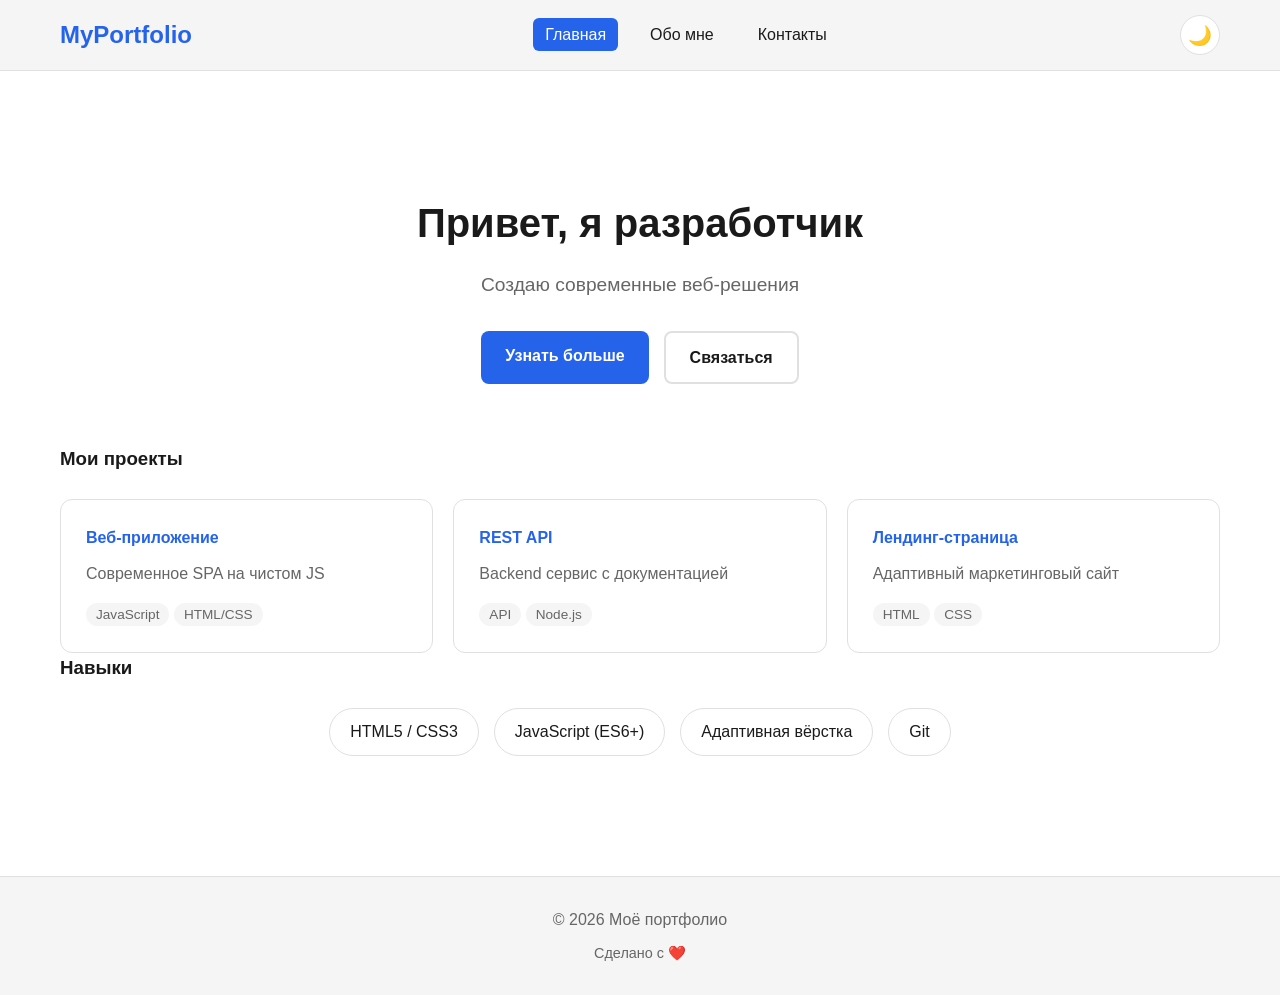
==== index.html @ ac8961e2 "Первый коммит: мини-портфолио из 3 страниц (HTML/CSS/JS)" ====
<!DOCTYPE html>
<html lang="ru">
<head>
    <meta charset="UTF-8">
    <meta name="viewport" content="width=device-width, initial-scale=1.0">
    <meta name="description" content="Моё портфолио - сайт разработчика">
    <meta http-equiv="Content-Security-Policy" content="default-src 'self'; script-src 'self'; style-src 'self'; img-src 'self' data:; object-src 'none'; base-uri 'self'">
    <title>Портфолио | Главная</title>
    <link rel="stylesheet" href="style.css">
</head>
<body>
    <header class="site-header">
        <div class="container header-content">
            <h1 class="logo">MyPortfolio</h1>
            <nav class="main-nav" aria-label="Основная навигация">
                <ul>
                    <li><a href="index.html" class="nav-link active">Главная</a></li>
                    <li><a href="about.html" class="nav-link">Обо мне</a></li>
                    <li><a href="contacts.html" class="nav-link">Контакты</a></li>
                </ul>
            </nav>
            <button id="theme-toggle" class="theme-toggle" aria-label="Переключить тему">
                <span class="theme-icon">🌙</span>
            </button>
        </div>
    </header>

    <main class="main-content">
        <section class="hero">
            <div class="container">
                <h2>Привет, я разработчик</h2>
                <p class="hero-subtitle">Создаю современные веб-решения</p>
                <div class="hero-buttons">
                    <a href="about.html" class="btn btn-primary">Узнать больше</a>
                    <a href="contacts.html" class="btn btn-secondary">Связаться</a>
                </div>
            </div>
        </section>

        <section class="projects">
            <div class="container">
                <h3>Мои проекты</h3>
                <div class="projects-grid">
                    <article class="project-card">
                        <h4>Веб-приложение</h4>
                        <p>Современное SPA на чистом JS</p>
                        <span class="tag">JavaScript</span>
                        <span class="tag">HTML/CSS</span>
                    </article>
                    <article class="project-card">
                        <h4>REST API</h4>
                        <p>Backend сервис с документацией</p>
                        <span class="tag">API</span>
                        <span class="tag">Node.js</span>
                    </article>
                    <article class="project-card">
                        <h4>Лендинг-страница</h4>
                        <p>Адаптивный маркетинговый сайт</p>
                        <span class="tag">HTML</span>
                        <span class="tag">CSS</span>
                    </article>
                </div>
            </div>
        </section>

        <section class="skills">
            <div class="container">
                <h3>Навыки</h3>
                <ul class="skills-list">
                    <li>HTML5 / CSS3</li>
                    <li>JavaScript (ES6+)</li>
                    <li>Адаптивная вёрстка</li>
                    <li>Git</li>
                </ul>
            </div>
        </section>
    </main>

    <footer class="site-footer">
        <div class="container footer-content">
            <p>&copy; 2026 Моё портфолио</p>
            <p class="footer-info">Сделано с ❤️</p>
        </div>
    </footer>

    <script src="script.js"></script>
</body>
</html>
---- style.css ----
/* ==========================================================================
   1. CSS-переменные темы (light по умолчанию, dark через [data-theme="dark"])
   ========================================================================== */
:root {
    --bg-primary: #ffffff;
    --bg-secondary: #f5f5f5;
    --bg-card: #ffffff;
    --text-primary: #1a1a1a;
    --text-secondary: #666666;
    --text-muted: #999999;
    --border-color: #e0e0e0;
    --accent-color: #2563eb;
    --accent-hover: #1d4ed8;
    --success-color: #16a34a;
    --error-color: #dc2626;
    --shadow: 0 2px 8px rgba(0, 0, 0, 0.1);
    --transition: 0.3s ease;
}

[data-theme="dark"] {
    --bg-primary: #1a1a1a;
    --bg-secondary: #2d2d2d;
    --bg-card: #2d2d2d;
    --text-primary: #f0f0f0;
    --text-secondary: #b0b0b0;
    --text-muted: #808080;
    --border-color: #404040;
    --accent-color: #3b82f6;
    --accent-hover: #60a5fa;
    --shadow: 0 2px 8px rgba(0, 0, 0, 0.3);
}

/* ==========================================================================
   2. Базовые стили
   ========================================================================== */
* {
    margin: 0;
    padding: 0;
    box-sizing: border-box;
}

body {
    font-family: -apple-system, BlinkMacSystemFont, 'Segoe UI', Roboto, sans-serif;
    background-color: var(--bg-primary);
    color: var(--text-primary);
    line-height: 1.6;
    transition: background-color var(--transition), color var(--transition);
}

.container {
    width: 100%;
    max-width: 1200px;
    margin: 0 auto;
    padding: 0 20px;
}

/* ==========================================================================
   3. Шапка сайта
   ========================================================================== */
.site-header {
    background-color: var(--bg-secondary);
    border-bottom: 1px solid var(--border-color);
    position: sticky;
    top: 0;
    z-index: 100;
}

.header-content {
    display: flex;
    align-items: center;
    justify-content: space-between;
    padding: 15px 20px;
    flex-wrap: wrap;
    gap: 10px;
}

.logo {
    font-size: 1.5rem;
    font-weight: 700;
    color: var(--accent-color);
}

.main-nav ul {
    display: flex;
    list-style: none;
    gap: 20px;
}

.nav-link {
    color: var(--text-primary);
    text-decoration: none;
    padding: 8px 12px;
    border-radius: 6px;
    transition: background-color var(--transition), color var(--transition);
    font-weight: 500;
}

.nav-link:hover,
.nav-link.active {
    background-color: var(--accent-color);
    color: white;
}

/* ==========================================================================
   4. Кнопка переключения темы
   ========================================================================== */
.theme-toggle {
    background: var(--bg-card);
    border: 1px solid var(--border-color);
    border-radius: 50%;
    width: 40px;
    height: 40px;
    cursor: pointer;
    display: flex;
    align-items: center;
    justify-content: center;
    font-size: 1.2rem;
    transition: background-color var(--transition), border-color var(--transition);
}

.theme-toggle:hover {
    border-color: var(--accent-color);
}

/* ==========================================================================
   5. Основной контент и hero-секция
   ========================================================================== */
.main-content {
    padding: 60px 0;
}

.hero {
    text-align: center;
    padding: 60px 0;
}

.hero h2 {
    font-size: 2.5rem;
    margin-bottom: 15px;
}

.hero-subtitle {
    font-size: 1.2rem;
    color: var(--text-secondary);
    margin-bottom: 30px;
}

.hero-buttons {
    display: flex;
    gap: 15px;
    justify-content: center;
    flex-wrap: wrap;
}
/* ==========================================================================
   6. Кнопки
   ========================================================================== */
.btn {
    display: inline-block;
    padding: 12px 24px;
    border-radius: 8px;
    text-decoration: none;
    font-weight: 600;
    cursor: pointer;
    border: none;
    transition: background-color var(--transition), transform var(--transition);
    font-size: 1rem;
}

.btn-primary {
    background-color: var(--accent-color);
    color: white;
}

.btn-primary:hover {
    background-color: var(--accent-hover);
    transform: translateY(-2px);
}

.btn-secondary {
    background-color: transparent;
    color: var(--text-primary);
    border: 2px solid var(--border-color);
}

.btn-secondary:hover {
    border-color: var(--accent-color);
    color: var(--accent-color);
}

/* ==========================================================================
   7. Секция проектов
   ========================================================================== */
.projects h3,
.skills h3,
.education-section h3 {
    margin-bottom: 25px;
}

.projects-grid {
    display: grid;
    grid-template-columns: repeat(auto-fit, minmax(280px, 1fr));
    gap: 20px;
}

.project-card {
    background-color: var(--bg-card);
    border: 1px solid var(--border-color);
    border-radius: 12px;
    padding: 25px;
    transition: transform var(--transition), box-shadow var(--transition);
}

.project-card:hover {
    transform: translateY(-5px);
    box-shadow: var(--shadow);
}

.project-card h4 {
    margin-bottom: 10px;
    color: var(--accent-color);
}

.project-card p {
    color: var(--text-secondary);
    margin-bottom: 15px;
}

.tags {
    display: flex;
    gap: 8px;
    flex-wrap: wrap;
}

.tag {
    background-color: var(--bg-secondary);
    padding: 4px 10px;
    border-radius: 20px;
    font-size: 0.85rem;
    color: var(--text-secondary);
}

/* ==========================================================================
   8. Секция навыков
   ========================================================================== */
.skills-list {
    list-style: none;
    display: flex;
    flex-wrap: wrap;
    gap: 15px;
    justify-content: center;
}

.skills-list li {
    background-color: var(--bg-card);
    border: 1px solid var(--border-color);
    padding: 10px 20px;
    border-radius: 25px;
    font-weight: 500;
}
/* ==========================================================================
   9. Секция «Обо мне»
   ========================================================================== */
.about-section h2 {
    text-align: center;
    margin-bottom: 40px;
}

.about-content {
    display: flex;
    flex-direction: column;
    gap: 40px;
    align-items: center;
}

.about-text {
    max-width: 600px;
    text-align: center;
    color: var(--text-secondary);
}

.about-stats {
    display: flex;
    gap: 40px;
    flex-wrap: wrap;
    justify-content: center;
}

.stat-item {
    text-align: center;
}

.stat-number {
    display: block;
    font-size: 2.5rem;
    font-weight: 700;
    color: var(--accent-color);
}

.stat-label {
    color: var(--text-secondary);
}

/* ==========================================================================
   10. Образование (timeline)
   ========================================================================== */
.timeline {
    list-style: none;
    max-width: 500px;
    margin: 0 auto;
}

.timeline li {
    padding: 15px 0;
    border-bottom: 1px solid var(--border-color);
}

.timeline li:last-child {
    border-bottom: none;
}

.timeline strong {
    color: var(--accent-color);
}

.timeline p {
    color: var(--text-secondary);
    margin-top: 5px;
}

/* ==========================================================================
   11. Форма контактов
   ========================================================================== */
.contacts-section h2 {
    text-align: center;
    margin-bottom: 40px;
}

.contact-form {
    max-width: 500px;
    margin: 0 auto;
    background-color: var(--bg-card);
    padding: 30px;
    border-radius: 12px;
    border: 1px solid var(--border-color);
}

.form-group {
    margin-bottom: 20px;
}

.form-group label {
    display: block;
    margin-bottom: 8px;
    font-weight: 500;
    color: var(--text-primary);
}

.required {
    color: var(--error-color);
}

.form-group input,
.form-group select,
.form-group textarea {
    width: 100%;
    padding: 12px;
    border: 1px solid var(--border-color);
    border-radius: 8px;
    font-size: 1rem;
    background-color: var(--bg-primary);
    color: var(--text-primary);
    transition: border-color var(--transition);
}

.form-group input:focus,
.form-group select:focus,
.form-group textarea:focus {
    outline: none;
    border-color: var(--accent-color);
}

.form-group input.error,
.form-group textarea.error {
    border-color: var(--error-color);
}

.error-message {
    color: var(--error-color);
    font-size: 0.85rem;
    margin-top: 5px;
    display: block;
}

.form-success {
    margin-top: 20px;
    padding: 15px;
    background-color: var(--success-color);
    color: white;
    border-radius: 8px;
    text-align: center;
    display: none;
}

.form-success.show {
    display: block;
}

.form-group:last-of-type {
    margin-top: 10px;
}

/* ==========================================================================
   12. Подвал сайта
   ========================================================================== */
.site-footer {
    background-color: var(--bg-secondary);
    border-top: 1px solid var(--border-color);
    padding: 30px 0;
    margin-top: 60px;
}

.footer-content {
    text-align: center;
    color: var(--text-secondary);
}

.footer-info {
    margin-top: 10px;
    font-size: 0.9rem;
}

/* ==========================================================================
   13. Адаптивность
   ========================================================================== */
@media (max-width: 768px) {
    .header-content {
        flex-direction: column;
        align-items: flex-start;
    }

    .main-nav ul {
        flex-wrap: wrap;
        gap: 10px;
    }

    .hero h2 {
        font-size: 2rem;
    }

    .about-stats {
        flex-direction: column;
        gap: 20px;
    }
}

@media (max-width: 480px) {
    .container {
        padding: 0 15px;
    }

    .hero h2 {
        font-size: 1.5rem;
    }

    .nav-link {
        padding: 6px 10px;
        font-size: 0.9rem;
    }

    .contact-form {
        padding: 20px 15px;
    }
}
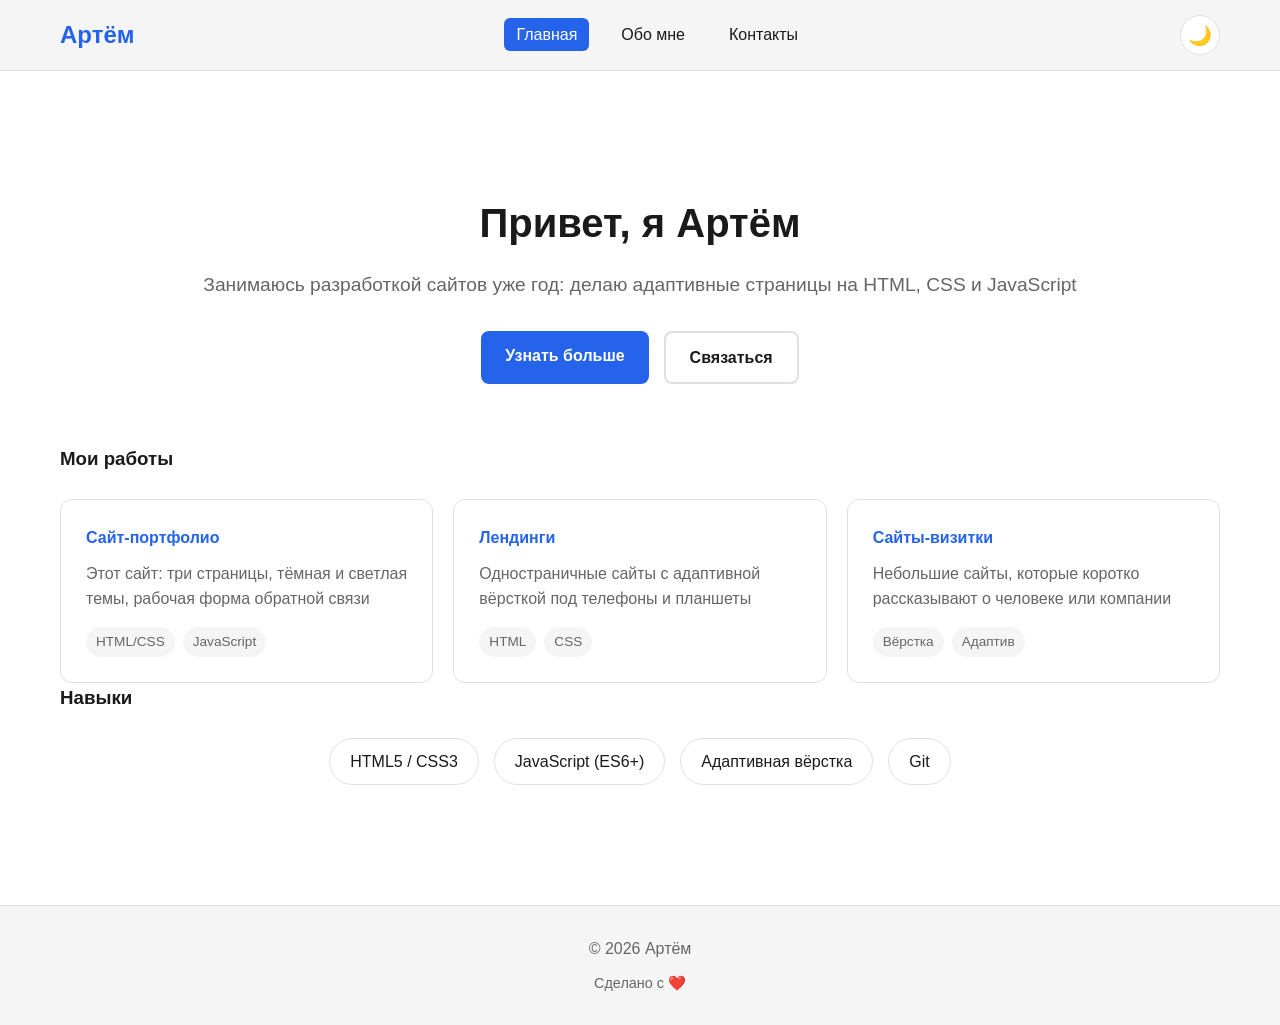
==== commit 8445e756: "Add Artem bio and working contact form" ====
--- a/index.html
+++ b/index.html
@@ -3,15 +3,15 @@
 <head>
     <meta charset="UTF-8">
     <meta name="viewport" content="width=device-width, initial-scale=1.0">
-    <meta name="description" content="Моё портфолио - сайт разработчика">
+    <meta name="description" content="Портфолио Артёма — разработка сайтов на HTML, CSS и JavaScript">
     <meta http-equiv="Content-Security-Policy" content="default-src 'self'; script-src 'self'; style-src 'self'; img-src 'self' data:; object-src 'none'; base-uri 'self'">
-    <title>Портфолио | Главная</title>
+    <title>Артём — портфолио | Главная</title>
     <link rel="stylesheet" href="style.css">
 </head>
 <body>
     <header class="site-header">
         <div class="container header-content">
-            <h1 class="logo">MyPortfolio</h1>
+            <h1 class="logo">Артём</h1>
             <nav class="main-nav" aria-label="Основная навигация">
                 <ul>
                     <li><a href="index.html" class="nav-link active">Главная</a></li>
@@ -28,8 +28,8 @@
     <main class="main-content">
         <section class="hero">
             <div class="container">
-                <h2>Привет, я разработчик</h2>
-                <p class="hero-subtitle">Создаю современные веб-решения</p>
+                <h2>Привет, я Артём</h2>
+                <p class="hero-subtitle">Занимаюсь разработкой сайтов уже год: делаю адаптивные страницы на HTML, CSS и JavaScript</p>
                 <div class="hero-buttons">
                     <a href="about.html" class="btn btn-primary">Узнать больше</a>
                     <a href="contacts.html" class="btn btn-secondary">Связаться</a>
@@ -39,25 +39,31 @@
 
         <section class="projects">
             <div class="container">
-                <h3>Мои проекты</h3>
+                <h3>Мои работы</h3>
                 <div class="projects-grid">
                     <article class="project-card">
-                        <h4>Веб-приложение</h4>
-                        <p>Современное SPA на чистом JS</p>
-                        <span class="tag">JavaScript</span>
-                        <span class="tag">HTML/CSS</span>
+                        <h4>Сайт-портфолио</h4>
+                        <p>Этот сайт: три страницы, тёмная и светлая темы, рабочая форма обратной связи</p>
+                        <div class="tags">
+                            <span class="tag">HTML/CSS</span>
+                            <span class="tag">JavaScript</span>
+                        </div>
                     </article>
                     <article class="project-card">
-                        <h4>REST API</h4>
-                        <p>Backend сервис с документацией</p>
-                        <span class="tag">API</span>
-                        <span class="tag">Node.js</span>
+                        <h4>Лендинги</h4>
+                        <p>Одностраничные сайты с адаптивной вёрсткой под телефоны и планшеты</p>
+                        <div class="tags">
+                            <span class="tag">HTML</span>
+                            <span class="tag">CSS</span>
+                        </div>
                     </article>
                     <article class="project-card">
-                        <h4>Лендинг-страница</h4>
-                        <p>Адаптивный маркетинговый сайт</p>
-                        <span class="tag">HTML</span>
-                        <span class="tag">CSS</span>
+                        <h4>Сайты-визитки</h4>
+                        <p>Небольшие сайты, которые коротко рассказывают о человеке или компании</p>
+                        <div class="tags">
+                            <span class="tag">Вёрстка</span>
+                            <span class="tag">Адаптив</span>
+                        </div>
                     </article>
                 </div>
             </div>
@@ -78,7 +84,7 @@
 
     <footer class="site-footer">
         <div class="container footer-content">
-            <p>&copy; 2026 Моё портфолио</p>
+            <p>&copy; 2026 Артём</p>
             <p class="footer-info">Сделано с ❤️</p>
         </div>
     </footer>
--- a/style.css
+++ b/style.css
@@ -187,12 +187,18 @@
     color: var(--accent-color);
 }
 
+.btn:disabled {
+    opacity: 0.6;
+    cursor: not-allowed;
+    transform: none;
+}
+
 /* ==========================================================================
    7. Секция проектов
    ========================================================================== */
 .projects h3,
 .skills h3,
-.education-section h3 {
+.work-section h3 {
     margin-bottom: 25px;
 }
 
@@ -405,6 +411,15 @@
     display: block;
 }
 
+.form-success.error {
+    background-color: var(--error-color);
+}
+
+/* Honeypot: скрыто от людей, но спам-боты его заполняют */
+.botcheck {
+    display: none;
+}
+
 .form-group:last-of-type {
     margin-top: 10px;
 }
